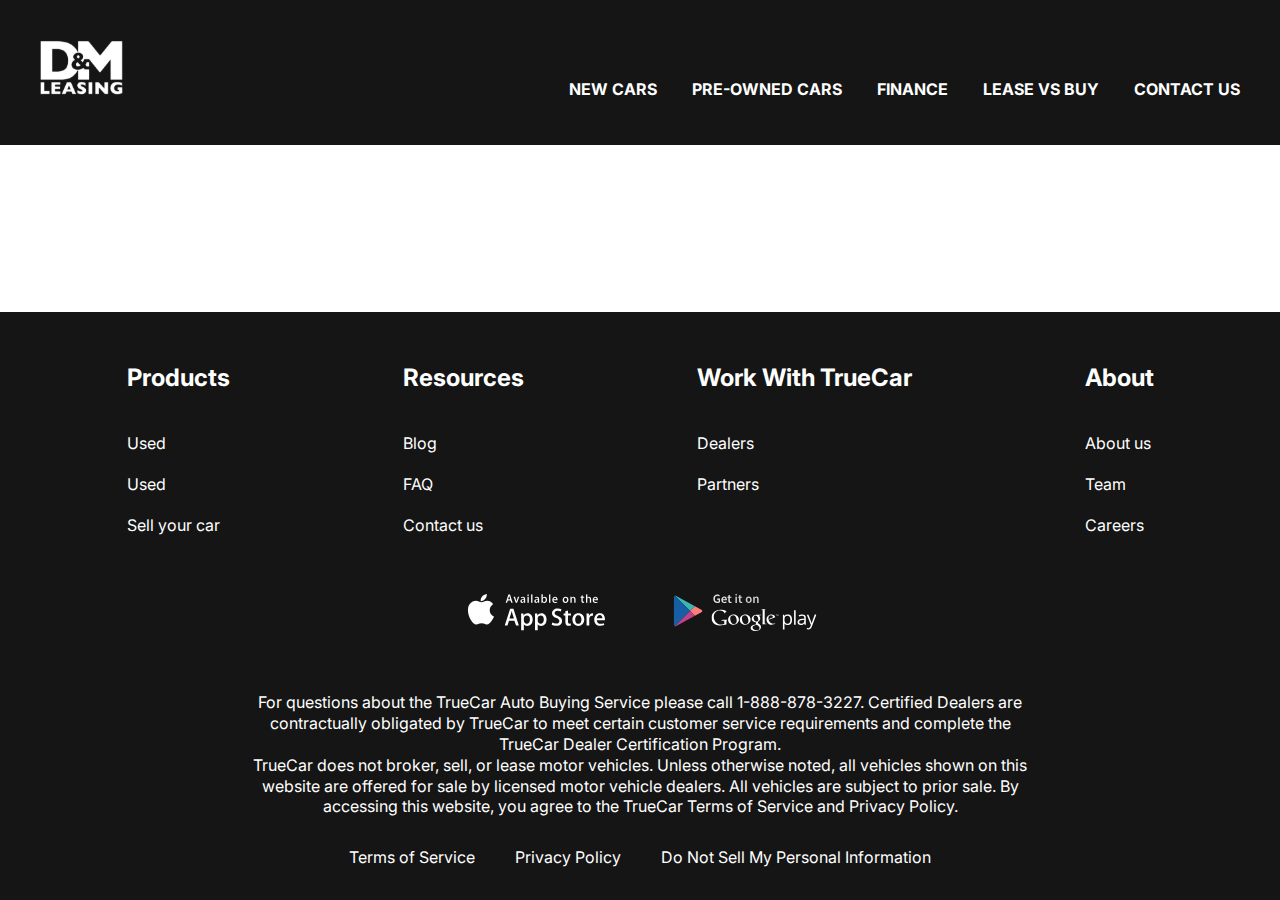
==== contacts.htm @ 1a2d7b40 "list" ====
<!DOCTYPE html>
<html lang="en">
<head>
    <meta charset="UTF-8">
    <meta name="viewport" content="width=device-width, initial-scale=1.0">
    <title>Document</title>
    <link rel="preconnect" href="https://fonts.googleapis.com">
<link rel="preconnect" href="https://fonts.gstatic.com" crossorigin>
<link href="https://fonts.googleapis.com/css2?family=Inter:ital,opsz,wght@0,14..32,100..900;1,14..32,100..900&display=swap" rel="stylesheet">
    <link rel="stylesheet" href="css/style.css">
</head>
<body>
  
 <div class="wrapper"  >
    <header class="header">
        <div class="container">
            <div class="header__inner">
                <a class="logo" href="#">
                    <img class="logo__img" src="images/logo.svg" alt="">
                </a>
                <nav class="menu">
                    <ul class="menu__list">
                        <li class="menu__list-item">
                            <a class="menu__list-link" href="#">NEW CARS</a>
                        </li>
                        <li class="menu__list-item">
                            <a class="menu__list-link" href="#">PRE-OWNED CARS</a>
                        </li>
                        <li class="menu__list-item">
                            <a class="menu__list-link" href="#">FINANCE</a>
                        </li>
                        <li class="menu__list-item">
                            <a class="menu__list-link" href="#">LEASE VS BUY</a>
                        </li>
                        <li class="menu__list-item">
                            <a class="menu__list-link" href="#">CONTACT US</a>
                        </li>
                    </ul>
                </nav>
            </div>
        </div>
    </header>
    <main class="main">




        
    </main>


    <footer class="footer">
        <div class="container">
            <nav class="footer__menu">

                <ul class="footer__menu-list">
                    <li class="footer__menu-item">
                        <p class="footer__menu-title">Products</p>
                    </li>
                    <li class="footer__menu-item">
                        <a class="footer__menu-link" href="#">Used</a>
                    </li>
                    <li class="footer__menu-item">
                        <a class="footer__menu-link" href="#">Used</a>
                    </li>
                    <li class="footer__menu-item">
                        <a class="footer__menu-link" href="#">Sell your car</a>
                    </li>
                </ul>

                <ul class="footer__menu-list">
                    <li class="footer__menu-item">
                        <p class="footer__menu-title">Resources</p>
                    </li>
                    <li class="footer__menu-item">
                        <a class="footer__menu-link" href="#">Blog</a>
                    </li>
                    <li class="footer__menu-item">
                        <a class="footer__menu-link" href="#">FAQ</a>
                    </li>
                    <li class="footer__menu-item">
                        <a class="footer__menu-link" href="#">Contact us</a>
                    </li>
                </ul>

                <ul class="footer__menu-list">
                    <li class="footer__menu-item">
                        <p class="footer__menu-title">Work With TrueCar</p>
                    </li>
                    <li class="footer__menu-item">
                        <a class="footer__menu-link" href="#">Dealers</a>
                    </li>
                    <li class="footer__menu-item">
                        <a class="footer__menu-link" href="#">Partners</a>
                    </li>
                    
                </ul>

                <ul class="footer__menu-list">
                    <li class="footer__menu-item">
                        <p class="footer__menu-title">About</p>
                    </li>
                    <li class="footer__menu-item">
                        <a class="footer__menu-link" href="#">About us</a>
                    </li>
                    <li class="footer__menu-item">
                        <a class="footer__menu-link" href="#">Team</a>
                    </li>
                    <li class="footer__menu-item">
                        <a class="footer__menu-link" href="#">Careers</a>
                    </li>
                </ul>
            </nav>

            <ul class="app">
             <li class="app__item">
                <a class="app__item-link" href="#">
                    <img class="app__item-img" src="images/appstore.svg" alt="">
                </a>
             </li>
             <li class="app__item">
                <a class="app__item-link" href="#">
                    <img class="app__item-img" src="images/googleplay.svg" alt="">
                </a>
             </li>
            </ul>

            <div class="footer__copy">
                <p class="footer__copy-text">For questions about the TrueCar Auto 
                    Buying Service please call 1-888-878-3227.
                    Certified Dealers are contractually obligated by TrueCar to meet
                     certain customer service requirements and complete the TrueCar 
                     Dealer Certification Program.
                    </p>
                    <p class="footer__copy-text">
                        TrueCar does not broker, sell, or lease motor vehicles. 
                        Unless otherwise noted, all vehicles shown on this website 
                        are offered for sale by licensed motor vehicle dealers.
                         All vehicles are subject to prior sale. By accessing this
                          website, you agree to the TrueCar Terms of Service and Privacy 
                          Policy.
                    </p>
                </div>
                <nav class="copy__nav">
                    <ul class="copy__nav-list">
                        <li class="copy__nav-item">
                            <a class="copy__nav-link" href="#">Terms of Service</a>
                        </li>
                        <li class="copy__nav-item">
                            <a class="copy__nav-link" href="#">Privacy Policy</a>
                        </li>
                        <li class="copy__nav-item">
                            <a class="copy__nav-link" href="#">Do Not Sell My Personal Information</a>
                        </li>
                    </ul>
                </nav>
        </div>
    </footer>
 </div> 

</body>
</html>
---- css/style.css ----
html {
box-sizing: border-box;
}

*, *::after, *::before {
    box-sizing: inherit;
    margin: 0;
    padding: 0;
}

html,
body {
  height: 100%;
}


ul {
    list-style-type: none;
}
a {
    text-decoration: none;
    color: inherit;
}

.wrapper {
    min-height: 100%;
    display: flex;
    flex-direction: column;
}

.container {
    max-width: 1220px;
    margin: 0 auto;
    padding: 0 10px;
}

body {
    font-family: "Inter", sans-serif;
    font-size: 16px;
    font-weight: 400;
    line-height: 1.3;
}

.header {
    background-color: #151515;
}
.header-main {
   background-color: transparent;
   position: absolute;
   z-index: 5;
   left: 0;
   right: 0;
}

.header__inner {
    padding-top: 40px;
    padding-bottom: 45px;
    display: flex;
    justify-content: space-between;
    align-items: flex-end;
}

.menu__list {
    display: flex;
    gap: 35px;
}
.menu__list-link {
    color: #fff;
    text-transform: uppercase;
    font-weight: 700;
}

/*------footer-----*/

.footer {
    background-color: #151515;
    padding: 50px 0 32px;
    color: #fff;
}
.footer__menu {
    display: flex;
    justify-content: space-around;
    margin-bottom: 50px;
}

.footer__menu-list {
    max-width: 250px;
}

.footer__menu-title {
   font-size: 24px;
   font-weight: 700;
   padding-bottom: 20px;
}

.footer__menu-item + .footer__menu-item {
    padding-top: 20px;
}

.app {
    display: flex;
    justify-content: center;
    gap: 40px;
    margin-bottom: 52px;
}

.footer__copy {
    max-width: 800px;
    margin: 0 auto 30px;
    text-align: center;
}

.copy__nav-list {
    display: flex;
    justify-content: center;
    gap: 40px;

}

/*--------main-------*/

.main {
    flex-grow: 1;
}

.top {
  color: #fff;
  text-align: center;
  padding-top: 250px;
  padding-bottom: 50px;
  position: absolute;
   z-index: 5;
   left: 0;
   right: 0;
}
.title {
   
    padding-bottom: 40px;
    font-size: 96px;
    font-weight: 700;
    
}
.top__link {
    display: inline-block;
    background-color: #151515;
    padding: 23px;
    max-width: 430px;
    width: 100%;
    text-transform: uppercase;
    font-size: 36px;
    font-weight: 700;
}

.swiper::after {
   content: '';
   background: rgba(21, 21, 21, .3);
   position: absolute;
   z-index: 5;
   left: 0;
   right: 0;
   bottom: 0;
   top: 0;
}

.swiper-slide {
    height: 100vh;
    background-repeat: no-repeat;
    background-size: cover;
    background-position: center center;
}
.swiper-pogination-bullet {
    width: 120px;
    height: 3px;
    background-color: #151515;
    border-radius: 0;
    opacity: 1;
}



.swiper-pogination-bullet-active {
     height: 6px;
     background-color: #fff;
}
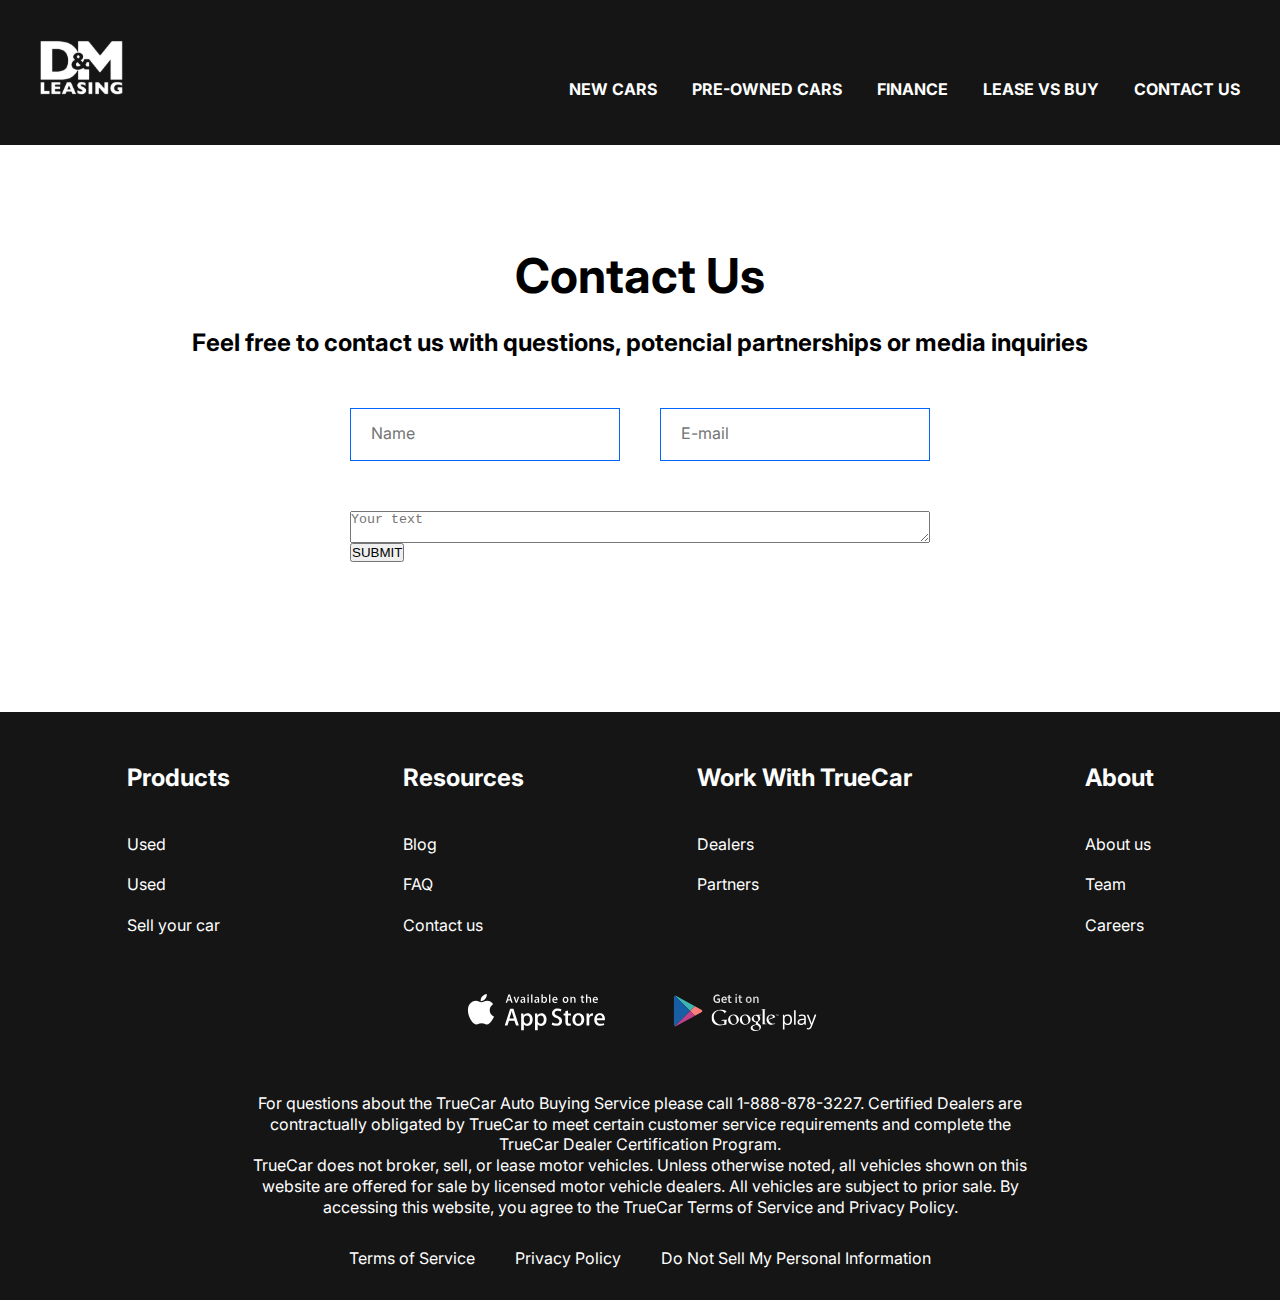
==== commit bedce77f: "fohm" ====
--- a/contacts.htm
+++ b/contacts.htm
@@ -15,7 +15,7 @@
     <header class="header">
         <div class="container">
             <div class="header__inner">
-                <a class="logo" href="#">
+                <a class="logo" href="index.htm">
                     <img class="logo__img" src="images/logo.svg" alt="">
                 </a>
                 <nav class="menu">
@@ -41,7 +41,22 @@
         </div>
     </header>
     <main class="main">
-
+<section class="contacts">
+    <div class="container">
+        <h2 class="section-title contacts__title">
+            Contact Us
+        </h2>
+        <p class="contacts__text">
+            Feel free to contact us with questions, potencial partnerships or media inquiries
+        </p>
+        <form class="form" action="#">
+            <input class="form__input" type="text" placeholder="Name">
+            <input class="form__input" type="email" placeholder="E-mail">
+            <textarea class="form__textarea" placeholder="Your text"></textarea>
+            <button class="form__btn" type="submit">SUBMIT</button>
+        </form>
+    </div>
+</section>
 
 
 
--- a/css/style.css
+++ b/css/style.css
@@ -20,6 +20,13 @@
 a {
     text-decoration: none;
     color: inherit;
+}
+
+.section-title {
+    margin-bottom: 50px;
+    font-size: 48px;
+    font-weight: 700;
+    text-align: center;
 }
 
 .wrapper {
@@ -47,7 +54,7 @@
 .header-main {
    background-color: transparent;
    position: absolute;
-   z-index: 5;
+   z-index: 10;
    left: 0;
    right: 0;
 }
@@ -176,9 +183,162 @@
     opacity: 1;
 }
 
-
-
 .swiper-pogination-bullet-active {
      height: 6px;
      background-color: #fff;
 }
+
+.why-lease {
+    padding: 150px 0;
+}
+
+.why-lease__list {
+    display: grid;
+    grid-template-columns: repeat(4, 1fr);
+    gap: 40px;
+    text-align: center;
+}
+
+.why-lease__item-img {
+    margin-bottom: 30px;   
+}
+
+.why-lease__item-title {
+    margin-bottom: 30px;
+    font-size: 24px;
+    font-weight: 700;
+}
+
+.why-lease__item-text {
+    text-align: left;
+}
+
+.how-does {
+    padding-bottom: 150px;
+}
+
+.how-does__inner {
+    max-width: 600px;
+    margin: 0 auto;
+}
+
+.how__does-title {
+    font-size: 24px;
+    font-weight: 700;
+    padding-top: 50px;
+}
+
+.how__does-list {
+    padding: 50px 0 70px;
+    counter-reset: myCounter;
+}
+
+.how__does-item {
+    list-style-type: none;
+    width: 270px;
+    position: relative;
+    margin-left: auto;
+    padding: 19px 0 19px 240px;
+    box-sizing: content-box;
+    min-height: 63px;
+}
+
+.how__does-item + .how__does-item {
+    margin-top: 40px;
+}
+
+.how__does-item::before {
+    counter-increment: myCounter;
+    content: counter(myCounter);
+    display: flex;
+    justify-content: center;
+    align-items: center;
+    background-color: #0066FF;
+    font-size: 48px;
+    font-weight: 700;
+    width: 100px;
+    height: 100px;
+    border-radius: 50%;
+    color: #fff;
+    position: absolute;
+    left: 0;
+    top: 0;
+}
+
+.video {
+    padding-bottom: 150px;
+}
+
+.video__title {
+    margin-bottom: 20px;
+}
+
+.video__text {
+    font-size: 24px;
+    font-weight: 700;
+    margin-bottom: 50px;
+    text-align: center;
+}
+
+.video__content {
+    margin: 0 auto;
+    display: block;
+}
+
+.important {
+    padding-bottom: 150px;   
+}
+.important__title {
+    margin-bottom: 20px;
+}
+.important__text {
+    max-width: 580px;
+    margin: 0 auto 50px;
+}
+.important__list {
+    display: grid;
+    grid-template-columns: repeat(4, 1fr);
+}
+.important__item-img {
+    margin-bottom: 20px;
+}
+
+/*-----contacts------*/
+
+.contacts {
+    padding: 100px 0 150px;
+}
+.contacts__title {
+    margin-bottom: 20px;
+}
+.contacts__text {
+    text-align: center;
+    font-weight: 700;
+    font-size: 24px;
+    margin-bottom: 50px;
+    padding: 0 100px;
+}
+.form {
+    max-width: 580px;
+    margin: 0 auto;
+    display: flex;
+    justify-content: space-between;
+    flex-wrap: wrap;
+}
+.form__input {
+    width: 270px;
+    padding: 18px 20px;
+    display: inline-block;
+    border: 1px solid #0066FF;
+    margin-bottom: 50px;
+}
+.form__input::placeholder {
+    font-family: "Inter", sans-serif;
+    font-size: 16px;
+    font-weight: 400;
+    line-height: 1.3;
+}
+
+.form__textarea {
+    width: 100%;
+}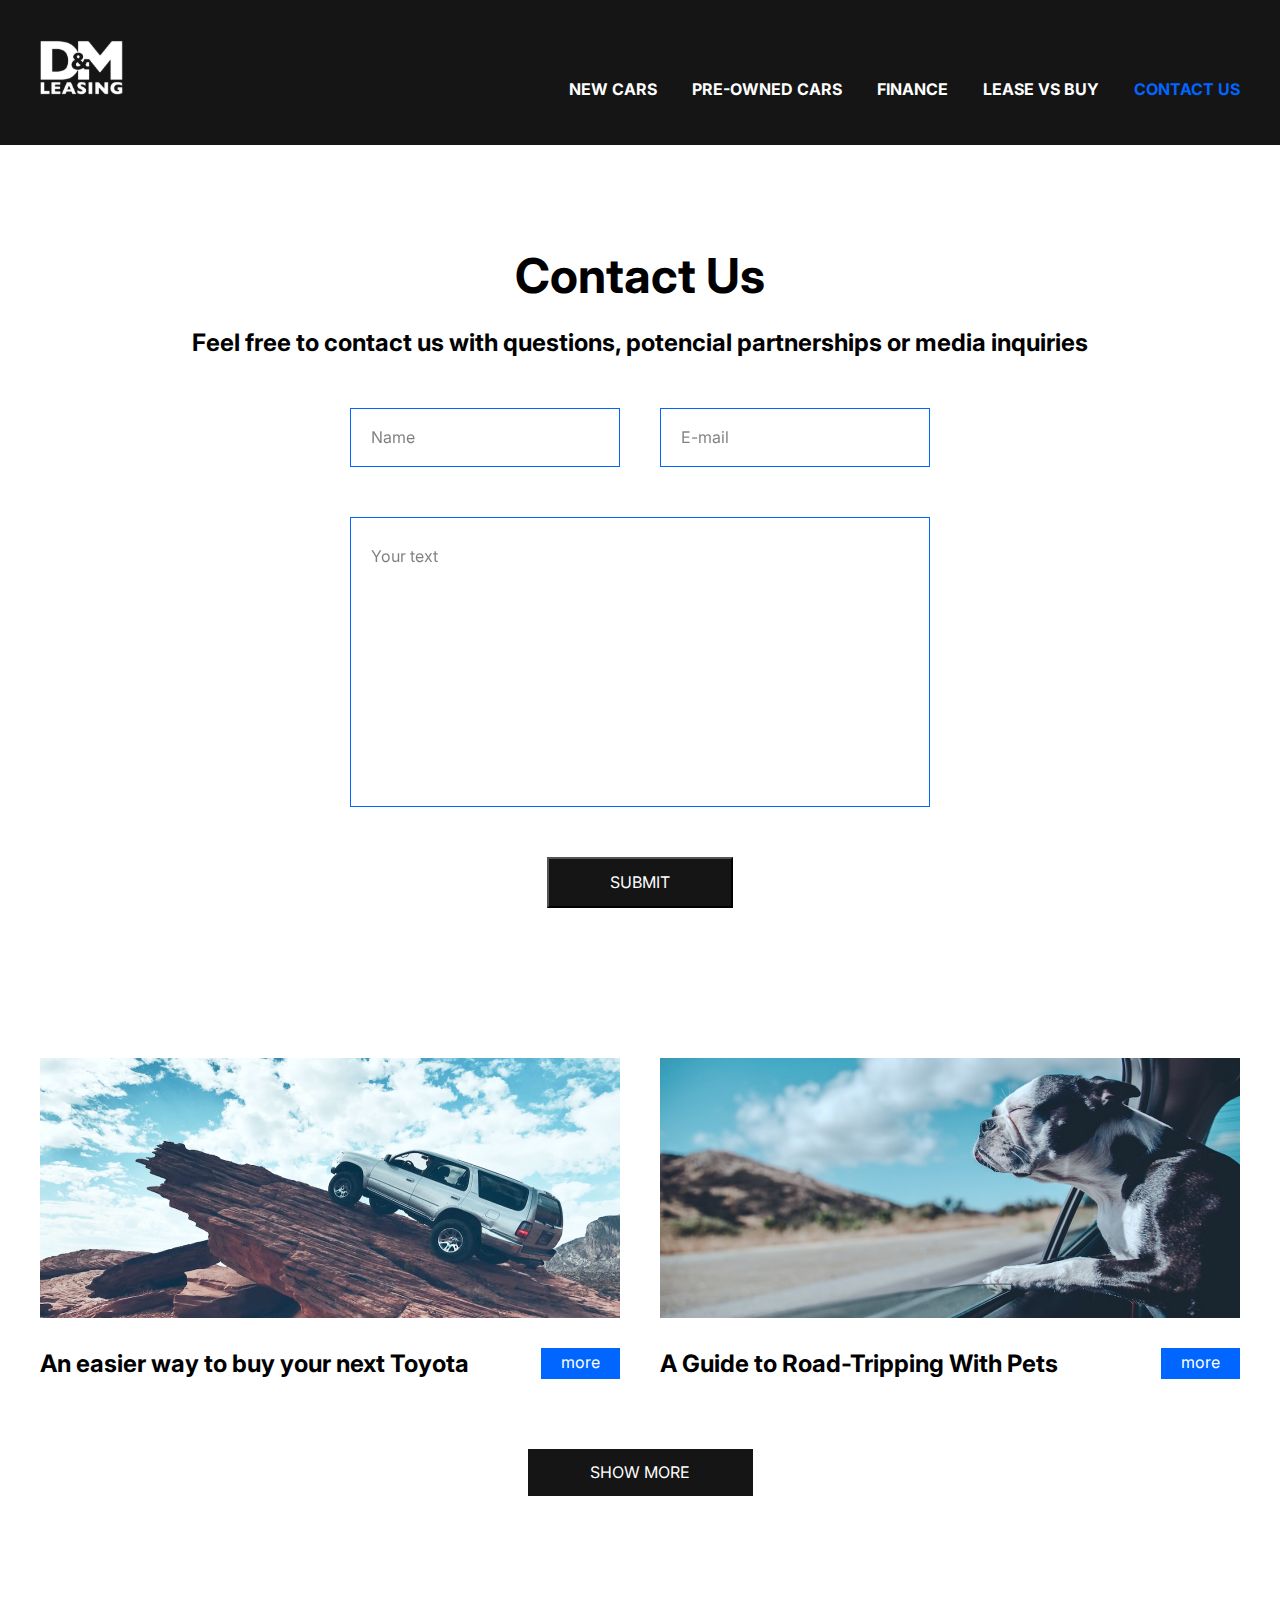
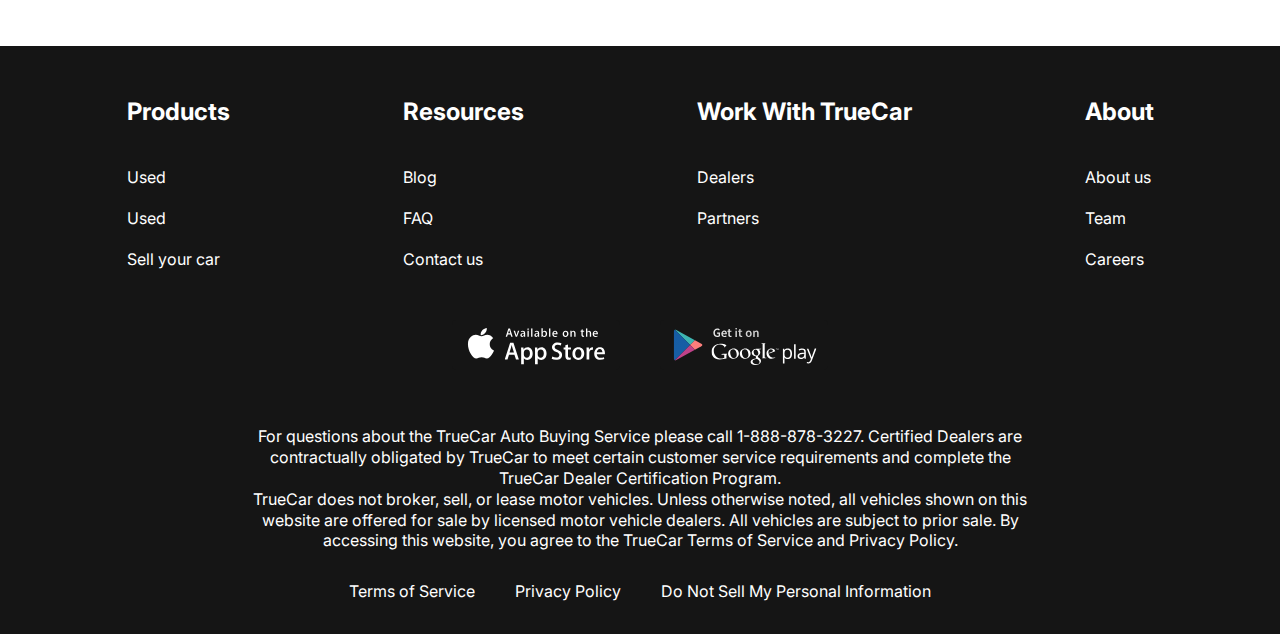
==== commit d8709cf0: "card" ====
--- a/contacts.htm
+++ b/contacts.htm
@@ -21,7 +21,7 @@
                 <nav class="menu">
                     <ul class="menu__list">
                         <li class="menu__list-item">
-                            <a class="menu__list-link" href="#">NEW CARS</a>
+                            <a class="menu__list-link" href="nev-cars.htm">NEW CARS</a>
                         </li>
                         <li class="menu__list-item">
                             <a class="menu__list-link" href="#">PRE-OWNED CARS</a>
@@ -33,7 +33,7 @@
                             <a class="menu__list-link" href="#">LEASE VS BUY</a>
                         </li>
                         <li class="menu__list-item">
-                            <a class="menu__list-link" href="#">CONTACT US</a>
+                            <a class="menu__list-link menu__list-link--active" href="#">CONTACT US</a>
                         </li>
                     </ul>
                 </nav>
@@ -57,13 +57,28 @@
         </form>
     </div>
 </section>
-
-
-
-        
+<section class="blog">
+    <div class="container">
+        <div class="blog__items">
+            <div class="blog__item">
+                <img class="blog__item-img" src="images/blog-1.jpg" alt="">
+                <h4 class="blog__item-title">
+                    An easier way to buy your next Toyota
+                </h4>
+                <a class="blog__item-link" href="#">more</a>
+            </div>
+            <div class="blog__item">
+                <img class="blog__item-img" src="images/blog-2.jpg" alt="">
+                <h4 class="blog__item-title">
+                    A Guide to Road-Tripping With Pets
+                </h4>
+                <a class="blog__item-link" href="#">more</a>
+            </div>
+        </div>
+        <a class="showmore-link" href="#">SHOW MORE</a>
+    </div>
+</section>      
     </main>
-
-
     <footer class="footer">
         <div class="container">
             <nav class="footer__menu">
--- a/css/style.css
+++ b/css/style.css
@@ -75,6 +75,10 @@
     color: #fff;
     text-transform: uppercase;
     font-weight: 700;
+}
+
+.menu__list-link--active {
+    color: #0066FF;
 }
 
 /*------footer-----*/
@@ -331,14 +335,91 @@
     display: inline-block;
     border: 1px solid #0066FF;
     margin-bottom: 50px;
-}
-.form__input::placeholder {
     font-family: "Inter", sans-serif;
     font-size: 16px;
     font-weight: 400;
     line-height: 1.3;
+    color: #000;
+}
+.form__input::placeholder,
+.form__textarea::placeholder {
+    font-family: "Inter", sans-serif;
+    font-size: 16px;
+    font-weight: 400;
+    line-height: 1.3;
+    color: #000;
+    opacity: 0.5;
 }
 
 .form__textarea {
     width: 100%;
+    resize: none;
+    padding: 28px 20px;
+    height: 290px;
+    border: 1px solid #0066FF;
+    font-family: "Inter", sans-serif;
+    font-size: 16px;
+    font-weight: 400;
+    line-height: 1.3;
+    color: #000;
+    margin-bottom: 50px;
+}
+
+.form__btn {
+    text-transform: uppercase;
+    color: #fff;
+    background-color: #151515;
+    font-family: "Inter", sans-serif;
+    font-size: 16px;
+    font-weight: 400;
+    line-height: 1.3;
+    padding: 13px 61px;
+    margin: 0 auto;
+}
+
+.blog {
+    padding-bottom: 150px;
+}
+
+.blog__items {
+    display: grid;
+    grid-template-columns: repeat(2,1fr);
+    gap: 40px;
+    margin-bottom: 70px;
+}
+
+.blog__item {
+    display: flex;
+    justify-content: space-between;
+    flex-wrap: wrap;
+}
+
+.blog__item-img {
+    margin-bottom: 30px;
+    width: 100%;
+}
+
+.blog__item-title {
+   flex-basis: 446px;
+   font-size: 24px;
+   font-weight: 700;
+}
+
+.blog__item-link {
+   color: #fff;
+   background-color: #0066FF;
+   padding: 4px 20px;
+}
+.showmore-link {
+   text-transform: uppercase;
+   background-color: #151515; 
+   padding: 13px;
+   color: #fff;width: 225px;
+   margin: 0 auto;
+   text-align: center;
+   display: block;
+}
+
+.choose {
+    padding: 100px 0 150px;
 }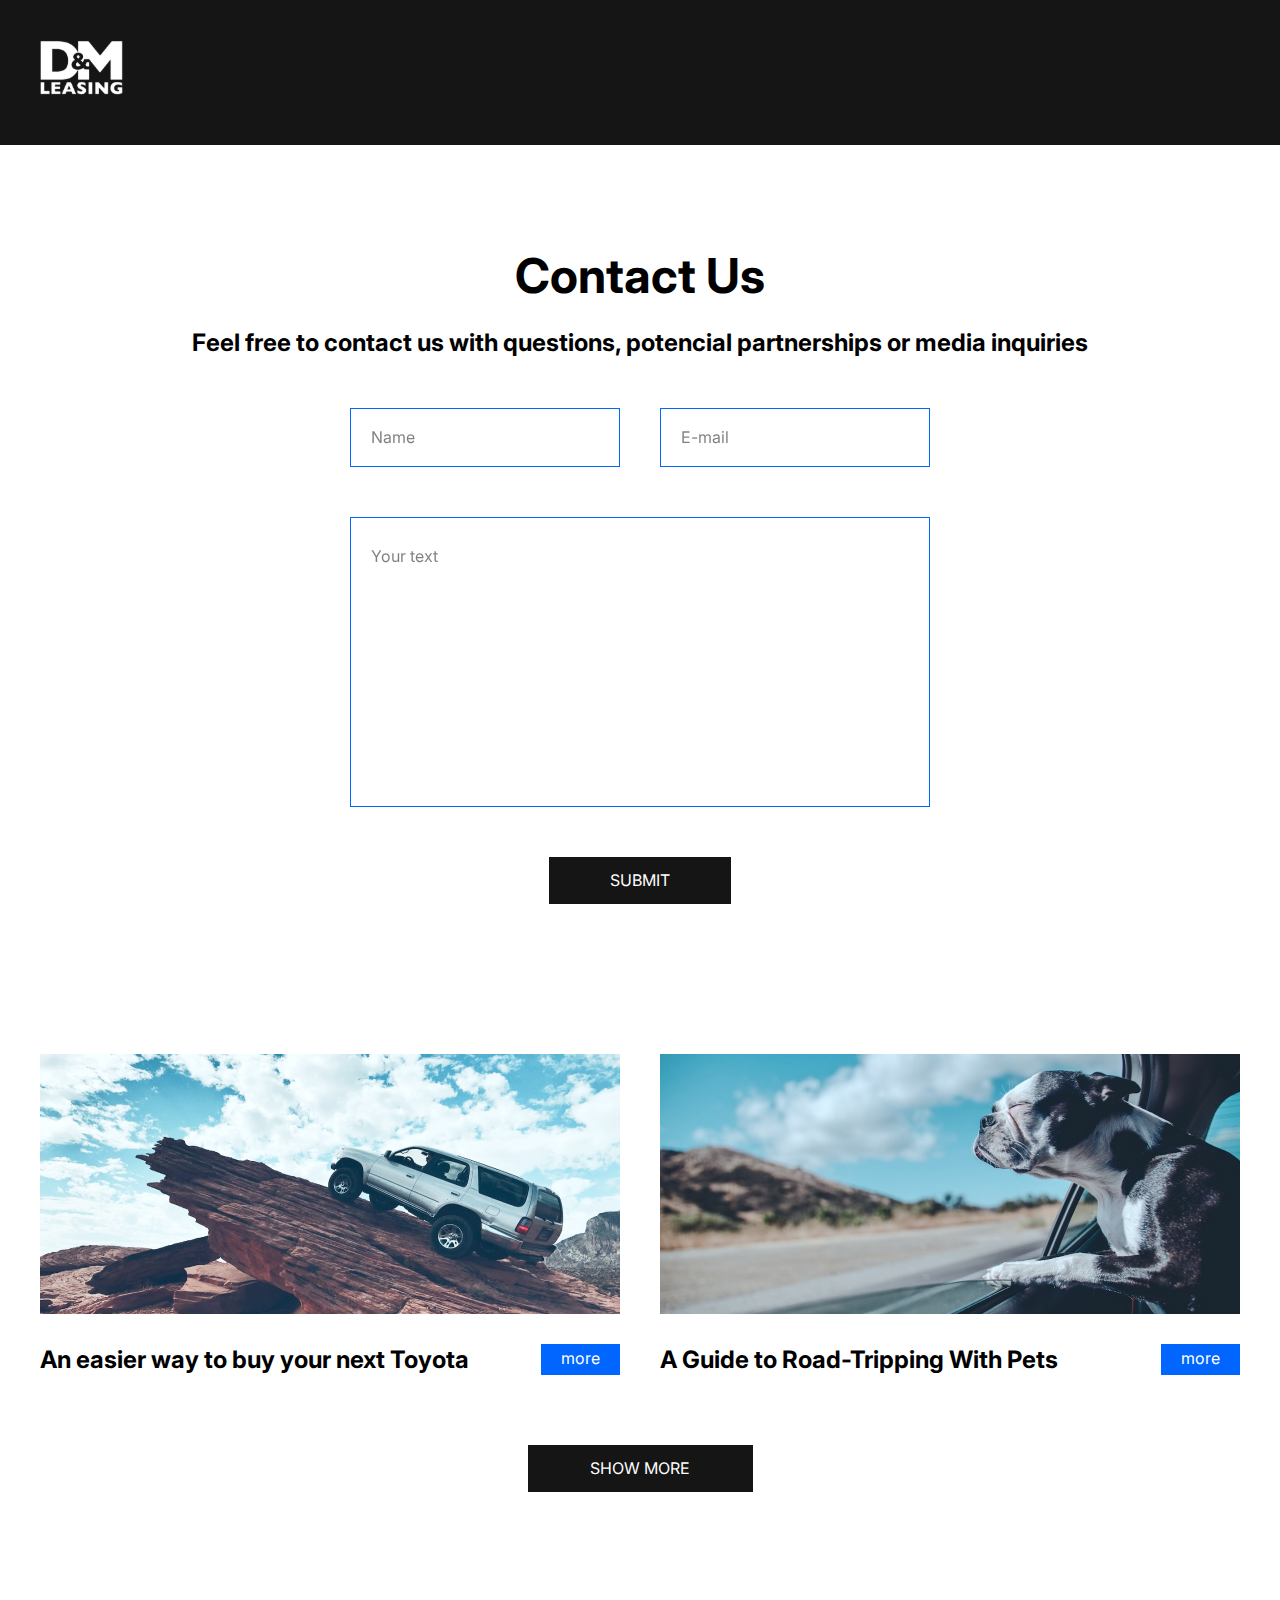
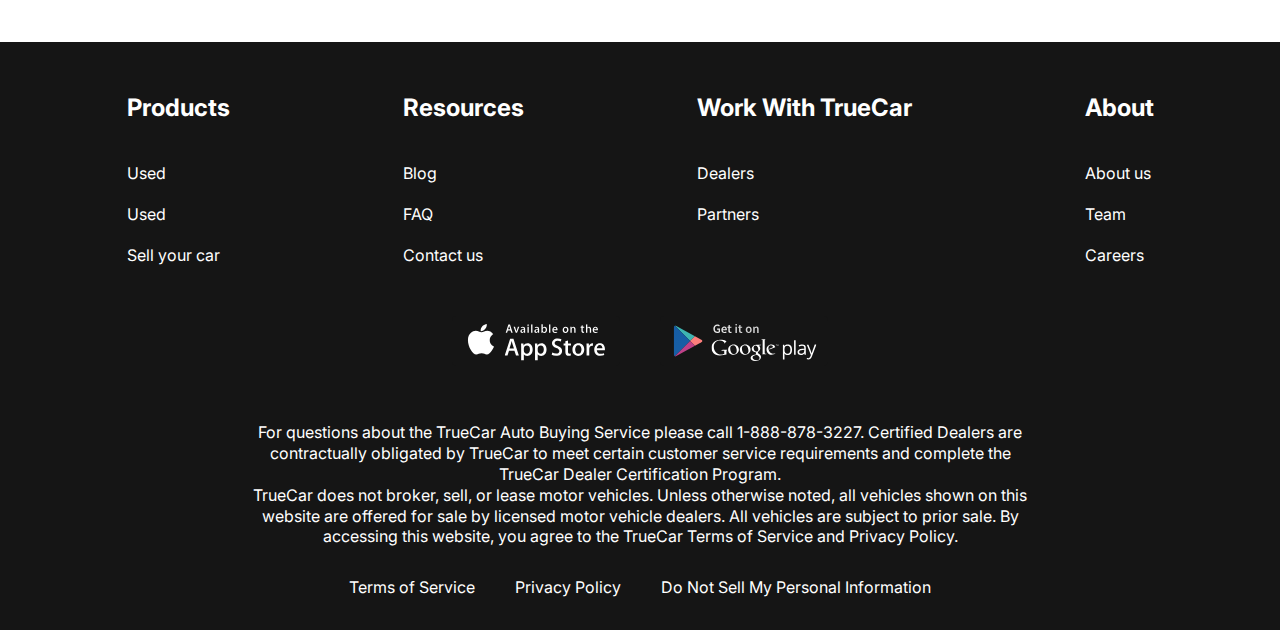
==== commit 8e36589d: "finish" ====
--- a/contacts.htm
+++ b/contacts.htm
@@ -19,6 +19,10 @@
                     <img class="logo__img" src="images/logo.svg" alt="">
                 </a>
                 <nav class="menu">
+                    <button class="menu__btn">
+                        <span></span>
+                        <span></span>
+                        <span></span>
                     <ul class="menu__list">
                         <li class="menu__list-item">
                             <a class="menu__list-link" href="nev-cars.htm">NEW CARS</a>
@@ -187,6 +191,6 @@
         </div>
     </footer>
  </div> 
-
+ <script defer src="js/main.js"></script>
 </body>
 </html>--- a/css/style.css
+++ b/css/style.css
@@ -375,6 +375,7 @@
     line-height: 1.3;
     padding: 13px 61px;
     margin: 0 auto;
+    border: none;
 }
 
 .blog {
@@ -422,4 +423,293 @@
 
 .choose {
     padding: 100px 0 150px;
-}+}
+
+.tabs {
+    margin-bottom: 70px;
+}
+.tabs__btn {
+    padding: 0 150px 100px;
+    display: flex;
+    justify-content: space-between;
+    gap: 80px;
+}
+
+.tabs__btn-item {
+    font-size: 24px;
+    font-weight: 700;
+    cursor: pointer;
+    border: none;
+    background-color: transparent;
+    padding: 0;
+}
+
+.tabs__btn-item--active {
+    color: #0066FF;
+}
+
+.tabs__content-item {
+   display: grid;
+   grid-template-columns: repeat(4, 1fr);
+   gap: 100px 40px;
+}
+
+.tabs__content-item .tabs__content-item--active {
+    display: none;
+}
+.card {
+    text-align: center;
+}
+
+ 
+.card__content {
+    padding: 0 5px;
+    border: 1px solid #0066FF;
+    border-top: 0;
+}
+
+.card__img {
+    display: block;
+}
+
+.card__title {
+    padding-top: 20px;
+   font-size: 24px;
+   font-weight: 700;
+   margin-bottom: 20px;
+}
+
+.card__text {
+    margin-bottom: 20px;
+}
+
+.card__price {
+    margin-bottom: 20px;
+    font-weight: 700;
+    font-size: 24px;
+}
+
+.card__link {
+    display: block;
+    text-align: center;
+    color: #0066FF;
+    border: 1px solid #0066FF;
+    border-top: 0;
+}
+
+.menu__btn {
+    width: 30px;
+    height: 20px;
+    display: flex;
+    flex-direction: column;
+    justify-content: space-between;
+    padding: 0;
+    border: none;
+    background-color: transparent;
+    cursor: pointer;
+    display: none;
+
+}
+
+.menu__btn span {
+     height: 2px;
+     width: 100%;
+     background-color: #fff;
+}
+
+.card__img {
+    width: 100%;
+}
+
+@media(max-width: 1180px) {
+    .important__list {
+        gap: 30px 20px;
+    }
+    .important__item-img {
+        width: 100%;
+    }
+    .tabs__content-item {
+        grid-template-columns: repeat(3, 1fr);
+    }
+}
+
+@media(max-width: 1040px) {
+    .video__content {
+        width: 100%;
+    }
+    .tabs__btn {
+        padding: 0 0 50px;
+        gap: 20px;
+    }
+}
+
+@media(max-width: 860px) {
+    .menu__btn {
+        display: flex;
+    }
+    
+    .menu__btn,
+    .logo {
+        position: relative;
+        z-index: 10;
+    }
+
+     .menu__list {
+        position: absolute;
+        z-index: 5;
+        background-color: #151515;
+        flex-direction: column;
+        top: 0;
+        left: 0;
+        right: 0;
+        bottom: 0;
+        padding-top: 200px;
+        height: 100vh;
+        align-items: center;
+        transform: translateY(0%);
+        transition: transform .3s ease;
+     }
+     .menu__list .menu__list--active {
+        transform: translateY(-100%);
+     }
+
+    .why-lease__list {
+        grid-template-columns: repeat(2, 1fr);
+        gap: 20px;
+    }
+    .important__list {
+        grid-template-columns: repeat(2, 1fr);
+    }
+    .tabs__content-item {
+        grid-template-columns: repeat(2, 1fr);
+    }
+}
+
+@media(max-width: 768px) {
+    .title {
+        font-size: 70px;
+    }
+
+    .top__link {
+        padding: 16px;
+        max-width: 360px;
+        font-size: 28px;
+    }
+
+    .swiper-pogination-bullet {
+        width: 60px;
+    }
+
+    .swiper-pogination-bullet-active {
+        height: 4px;
+    }
+    .video__content {
+        height: 400px;
+    }
+    .footer__menu {
+        display: grid;
+        grid-template-columns: repeat(2, 1fr);
+        gap: 40px;
+    }
+}
+
+@media(max-width: 650px) {
+    .tabs__content-item {
+        grid-template-columns: repeat(1, 1fr);    
+    }
+    .tabs__btn-item {
+        font-size: 18px;
+    }
+    .blog__item {
+        grid-template-columns: repeat(1, 1fr);
+    }
+    .contacts {
+        padding: 50px 0;
+    }
+    .form__input {
+        width: 100%;
+        margin-bottom: 30px;
+    }
+    .contacts__text {
+        padding: 0;
+    }
+}
+
+@media(max-width: 540px) {
+    .title {
+        font-size: 60px;     
+    }
+
+    .top__link {
+        max-width: 310px;
+        font-size: 24px;
+    }
+    .swiper-pogination-bullet {
+        width: 35px;
+    }
+    .why-lease__list {
+        grid-template-columns: repeat(1, 1fr);
+    }
+    .why-lease {
+        padding: 50px 0;
+    }
+    .section-title {
+        font-size: 34px;
+    }
+    .how__does-list {
+        padding: 30px 0 40px;
+    }
+    .how-does {
+        padding-bottom: 50px;
+    }
+
+    .video {
+        padding-bottom: 50px;
+    }
+    .video__content {
+        height: 200px;
+    }
+    .how__does-item {
+        padding: 65px 0 19px 0;
+        margin-right: auto;
+    }
+    .how__does-item::before {
+        right: 0;
+        margin: 0 auto;
+        width: 50px;
+        height: 50px;
+        font-size: 32px;
+    }
+
+    .important__list {
+        grid-template-columns: repeat(1, 1fr);
+    }
+
+    .app,
+    .copy__nav-list {
+        flex-direction: column;
+        align-items: center;
+    }
+    .copy__nav-list {
+        gap: 20px;
+    }
+    .blog__item-title {
+        margin-bottom: 10px;
+       }
+       .blog__item-link {
+        margin-left: auto;
+       }
+       .tabs__btn {
+        flex-direction: column;
+       }
+       .choose {
+        padding: 50px 0;
+       }
+       .tabs__content-item {
+        gap: 40px;
+       }
+       .blog {
+        padding-bottom: 50px;
+       }
+}
+
